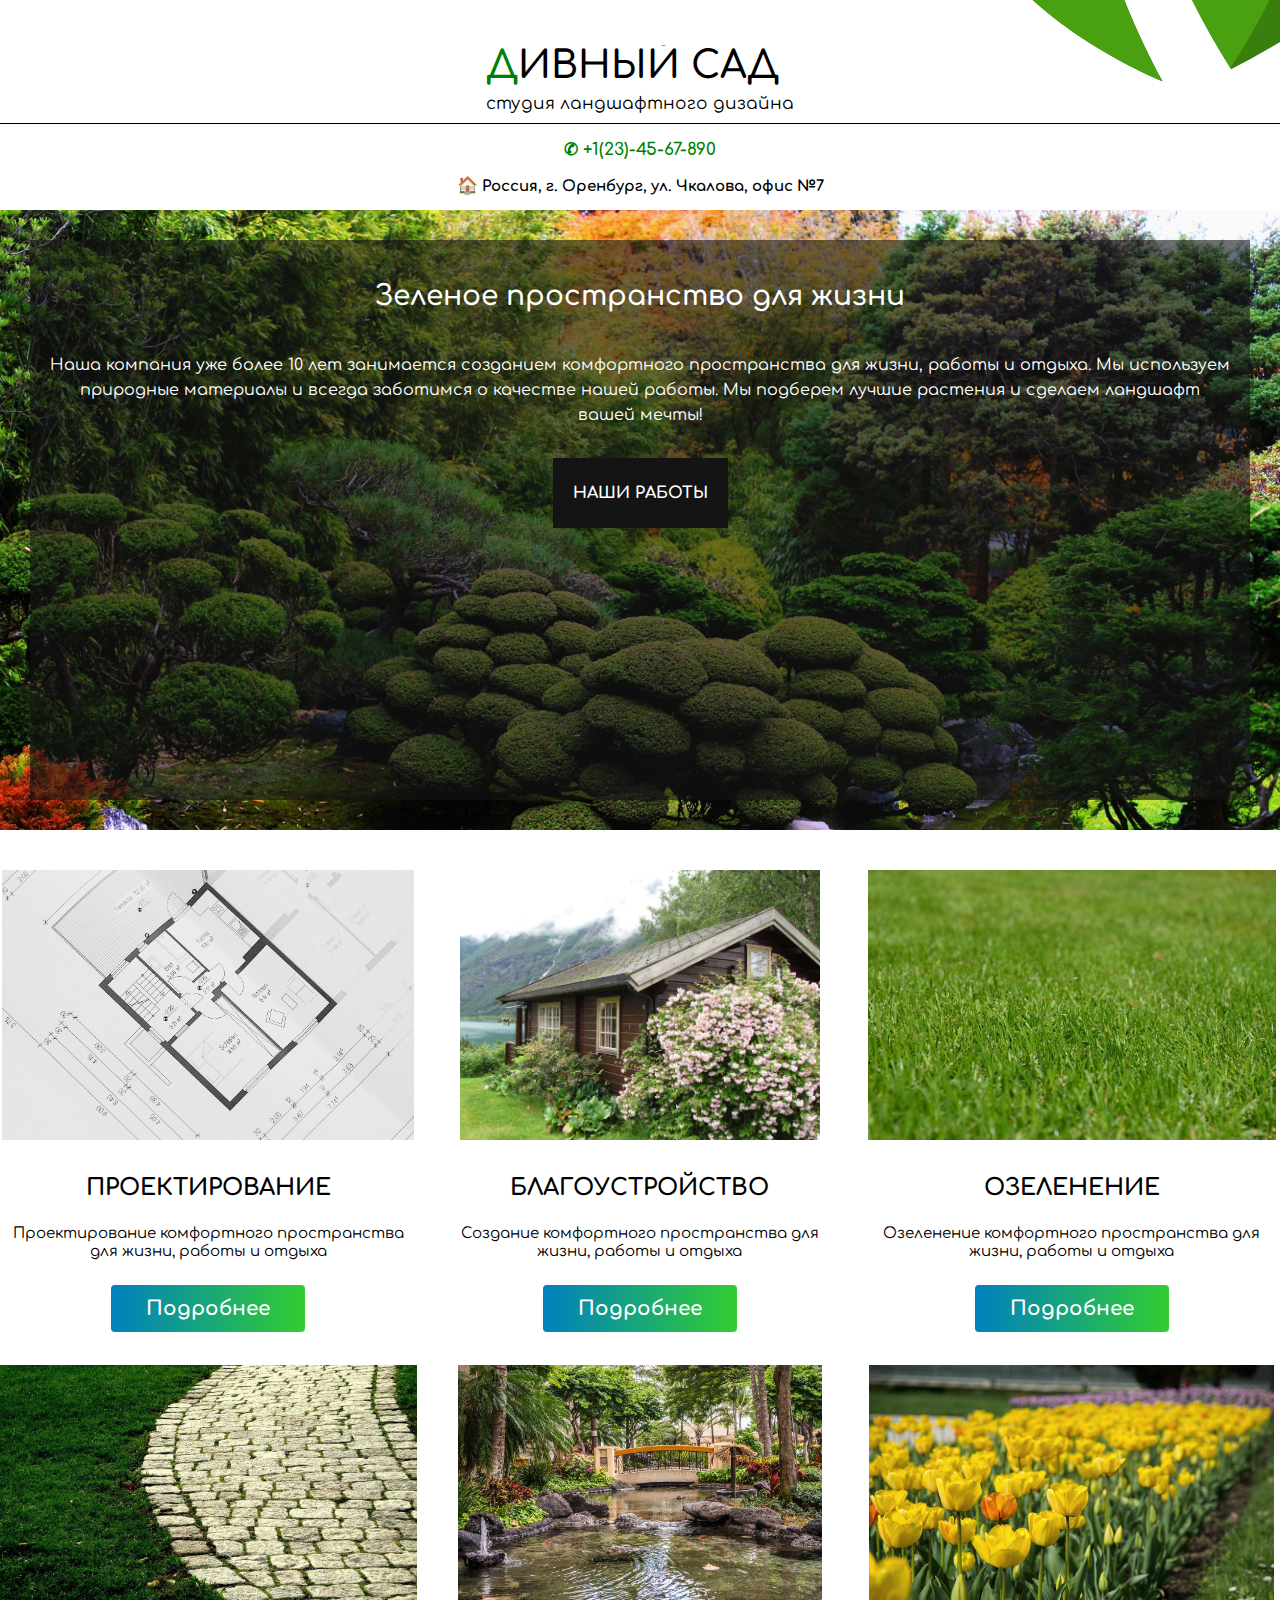
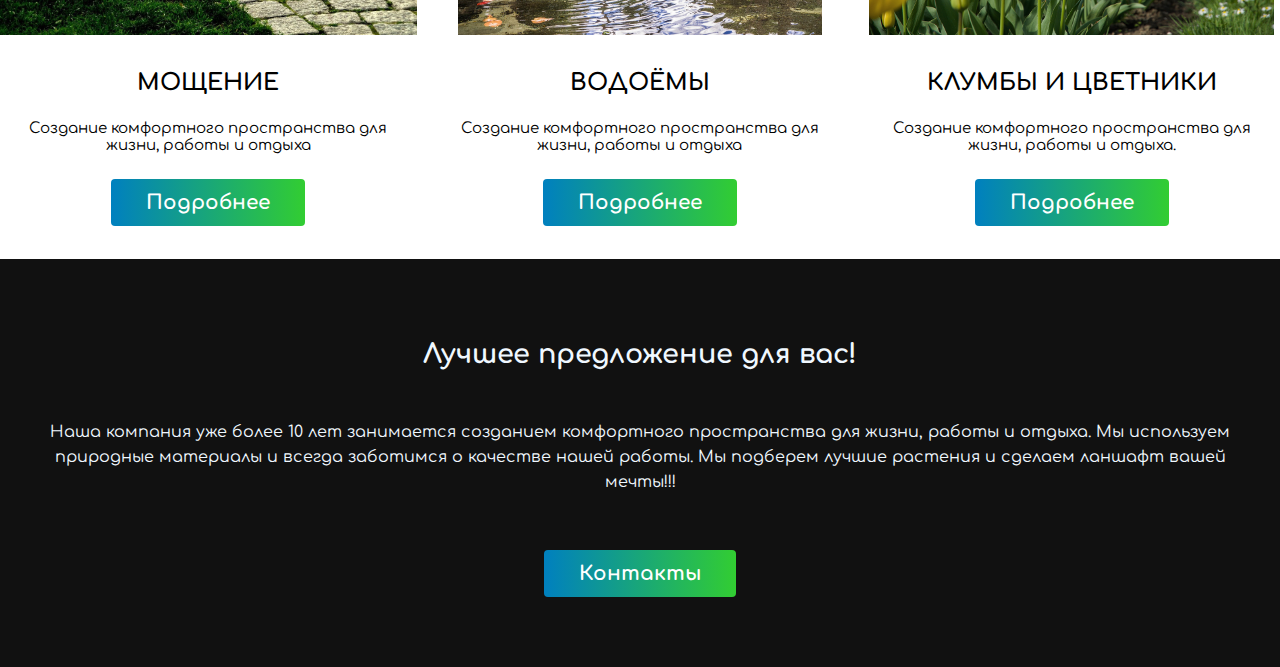
==== index.html @ b4afea13 "style: fix loop movie" ====
<!DOCTYPE html>

<html>
  <head>
    <meta charset="utf-8" />
    <meta name="viewport" content="width=device-width, initial-scale=1" />
    <link rel="stylesheet" href="./style.css" />
    <title>Дивный сад</title>
  </head>

  <body class="page">
    <header class="header">
      <div class="header__logo"></div>
      <div class="header__title-wrapper">
        <h1 class="header__title"><a href="#" class="header__logo-link">Д</a>ИВНЫЙ САД</h1>
        <p class="header__subtittle">студия ландшафтного дизайна</p>
      </div>
    </header>
    <main class="content">
      <section class="contacts">
        <p class="contacts__phone">
          <a href="#" class="contacts__link">&#9990; +1(23)-45-67-890</a>
        </p>
        <p class="contacts__adress">
          <a herf="#" class="contacts__link">&#127968;</a> Россия, г. Оренбург, ул. Чкалова, офис №7
        </p>
      </section>

      <section class="green-place">
        <video class="green-place__iframe-bg" preload="meta" autoplay muted loop background>
          <source src="./movies/FORUMHOUSE.mp4">
        </video>
        <div class="gree-place__overlay"></div>
        <div class="gree-place__wrapper">
          <h2 class="green-place__title">Зеленое пространство для жизни</h2>
          <p class="green-place__text">
            Наша компания уже более 10 лет занимается созданием комфортного пространства для жизни, работы и
            отдыха. Мы используем природные материалы и всегда заботимся о качестве нашей работы. Мы подберем
            лучшие растения и сделаем ландшафт вашей мечты!
          </p>
          <button class="green-place__button" type="button">НАШИ РАБОТЫ</button>
        </div>
      </section>

      <section class="services">
        <article class="card-service">
          <img class="card-service__img" src="./images/card-service-proj.jpg" />
          <h2 class="card-service__subtitle">Проектирование</h2>
          <p class="card-service__text">Проектирование комфортного пространства для жизни, работы и отдыха</p>
          <button class="btn btn_type_card-service" type="button">Подробнее</button>
        </article>
        <article class="card-service">
          <img class="card-service__img" src="./images/card-service-goodles.jpg" />
          <h2 class="card-service__subtitle">Благоустройство</h2>
          <p class="card-service__text">Создание комфортного пространства для жизни, работы и отдыха</p>
          <button class="btn btn_type_card-service" type="button">Подробнее</button>
        </article>
        <article class="card-service">
          <img class="card-service__img" src="./images/card-service-greening.jpg" />
          <h2 class="card-service__subtitle">Озеленение</h2>
          <p class="card-service__text">Озеленение комфортного пространства для жизни, работы и отдыха</p>
          <button class="btn btn_type_card-service" type="button">Подробнее</button>
        </article>
        <article class="card-service">
          <img class="card-service__img" src="./images/card-service-mojenie.jpg" />
          <h2 class="card-service__subtitle">Мощение</h2>
          <p class="card-service__text">Создание комфортного пространства для жизни, работы и отдыха</p>
          <button class="btn btn_type_card-service" type="button">Подробнее</button>
        </article>
        <article class="card-service">
          <img class="card-service__img" src="./images/card-service-water.jpg" />
          <h2 class="card-service__subtitle">Водоёмы</h2>
          <p class="card-service__text">Создание комфортного пространства для жизни, работы и отдыха</p>
          <button class="btn btn_type_card-service" type="button">Подробнее</button>
        </article>
        <article class="card-service">
          <img class="card-service__img" src="./images/card-service-flowers.jpg" />
          <h2 class="card-service__subtitle">Клумбы и цветники</h2>
          <p class="card-service__text">Создание комфортного пространства для жизни, работы и отдыха.</p>
          <button class="btn btn_type_card-service" type="button">Подробнее</button>
        </article>
      </section>
    </main>
    <footer class="footer">
      <h2 class="footer__subtitle">Лучшее предложение для вас!</h2>
      <p class="footer__text">
        Наша компания уже более 10 лет занимается созданием комфортного пространства для жизни, работы и
        отдыха. Мы используем природные материалы и всегда заботимся о качестве нашей работы. Мы подберем
        лучшие растения и сделаем ланшафт вашей мечты!!!
      </p>
      <button class="btn btn_type_footer" type="button">Контакты</button>
    </footer>
    <script src="./script.js" defer></script>
  </body>
</html>
---- style.css ----
@import url(./normalize.css);
@import url('https://fonts.googleapis.com/css2?family=Comfortaa:wght@400;700&family=Ubuntu+Mono:wght@400;700&display=swap');

.page {
  font-family: 'Comfortaa', cursive;
}
 
.header {
  position: relative;
  max-width: 1280px;
  margin: 0 auto 0 auto;
  padding-top: 35px;
  display: flex;
  justify-content: center;
  flex-wrap: wrap;
  border-bottom: 1px solid #000;
  overflow: hidden;
}

.header__logo {
  position: absolute;
  top: -750px;
  right: -265px;
  transform: rotate(325deg);
  background-image: url(./images/leaf-svgrepo-com.svg);
  height: 800px;
  width: 800px;
}

.header__logo-link {
  color: green;
}

.header__title {
  overflow: hidden;
  position: relative;
  z-index: 1;
  margin: 10px 0 0 0;
  font-weight: 600;
  font-size: 38px;
}

.header__subtittle {
  text-align: center;
  margin: 5px auto 10px auto;
  font-weight: 400;
  font-size: 17px;
}

.content {
  margin: 0 auto;
  max-width: 1280px;
}

.contacts {
  text-align: center;
  margin: 0;
}

.contacts__link {
  text-decoration: none;
  color: green;
  font-weight: 600;
  font-size: 17px;
}

.contacts__adress {
  font-size: 15px;
  font-weight: 700;
}

.green-place {
  background-image: url(./images/bi-green-place.jpg);
  color: #fff;
  min-height: 620px;
  background-size: cover;
  position: relative;
}

.green-place__iframe-bg {
  width: 100%;
  height: 100%;
  position: absolute;
  object-fit: cover;
}

.gree-place__wrapper {
  position: relative;
  box-sizing: border-box;
  padding-top: 50px;
  margin: 0 auto;
  width: calc(100% - 60px);
  height: calc(100% - 60px);
  z-index: 2;
  text-align: center;
}

.green-place__title {
  margin: 20px 0 40px 0;
  padding: 0;
  font-weight: 600;
  font-size: 28px;
  text-align: center;
}

.green-place__text {
  text-align: center;
  margin: 0 20px 30px 20px;
  line-height: 25px;
}

.green-place__button {
  box-sizing: border-box;
  padding: 20px;
  background-color: rgb(20, 20, 20);
  color: #fff;
  font-weight: 800;
  line-height: 30px;
  border: none;
}

.green-place__button:hover {
  cursor: pointer;
}

.gree-place__overlay {
  position: absolute;
  top: 0;
  left: 0;
  background-color: rgb(20, 20, 20);
  width: calc(100% - 60px);
  height: calc(100% - 60px);
  opacity: 0.6;
  margin: 30px 30px;
}

/* стили для services */
.services {
  margin-top: 40px;
}

.card-service {
  display: flex;
  flex-direction: column;
  justify-content: space-between;
  flex-wrap: wrap;
  align-items: center;
  text-align: center;
}

.card-service__img {
  max-width: calc(100%);
  margin: 0;
  object-fit: cover;
  object-position: center;
}

.card-service__subtitle {
  text-transform: uppercase;
  margin: 35px 0 25px 0;
  font-size: 23px;
  line-height: 25px;
  font-weight: 700;
}

.card-service__text {
  margin: 0 10px;
  font-size: 15px;
}

.btn {
  margin: 25px 0 33px 0;
  padding: 12px 35px;
  border: none;
  border-radius: 4px;
  background: linear-gradient(90deg, #0080bf, #32cd32);
  color: white;
  font-weight: 700;
  font-size: 20px;
}

/* Секция footer */

.footer {
  background-color: #111;
  color: aliceblue;
  text-align: center;
  margin: 0 auto;
}

.footer__subtitle {
  margin: 0 15px 50px 15px;
  padding-top: 80px;
  font-size: 27px;
}

.footer__text {
  font-size: 16px;
  margin: 0 20px 30px 20px;
  line-height: 25px;
}

.btn_type_footer {
  margin-bottom: 70px;
}

@media screen and (min-width: 1000px) {
  .services {
    display: grid;
    grid-template-columns: repeat(3, 1fr);
    column-gap: 15px;
  }

  .card-service__img {
    height: 270px;
  }
}
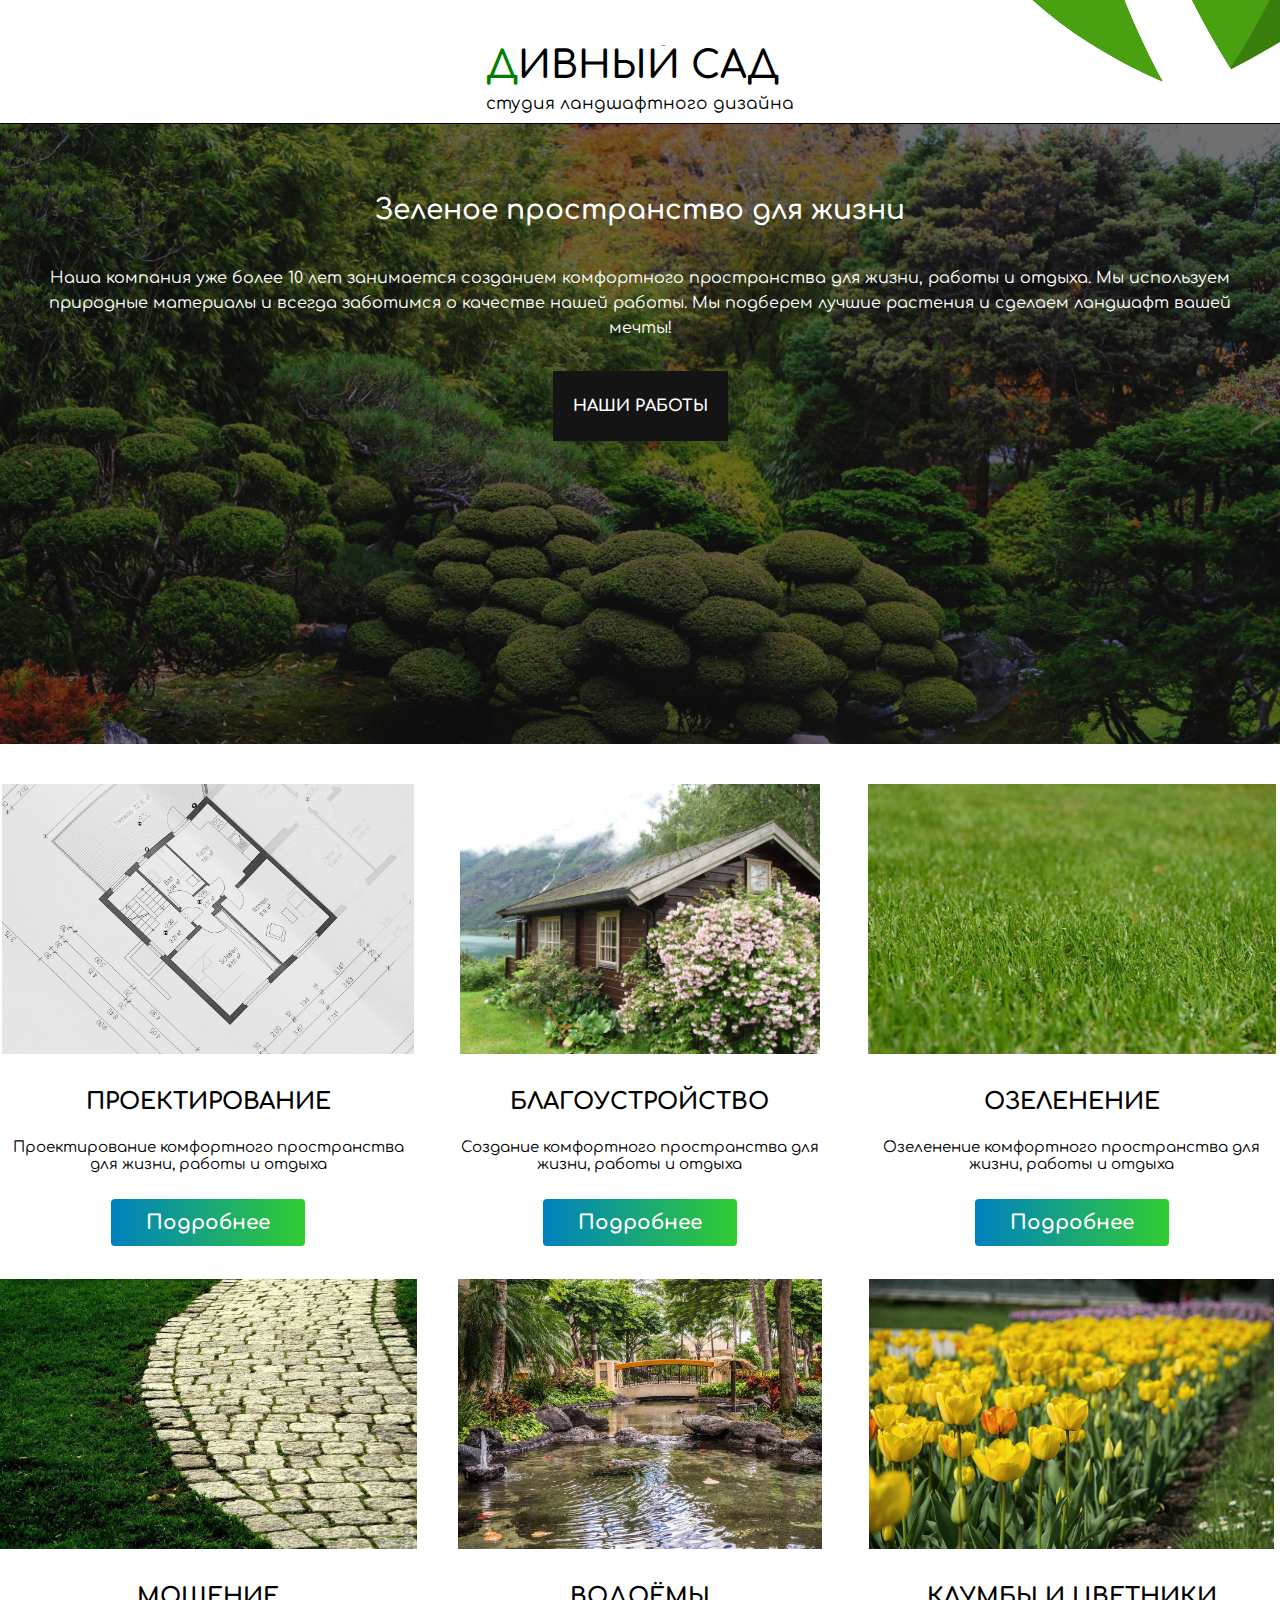
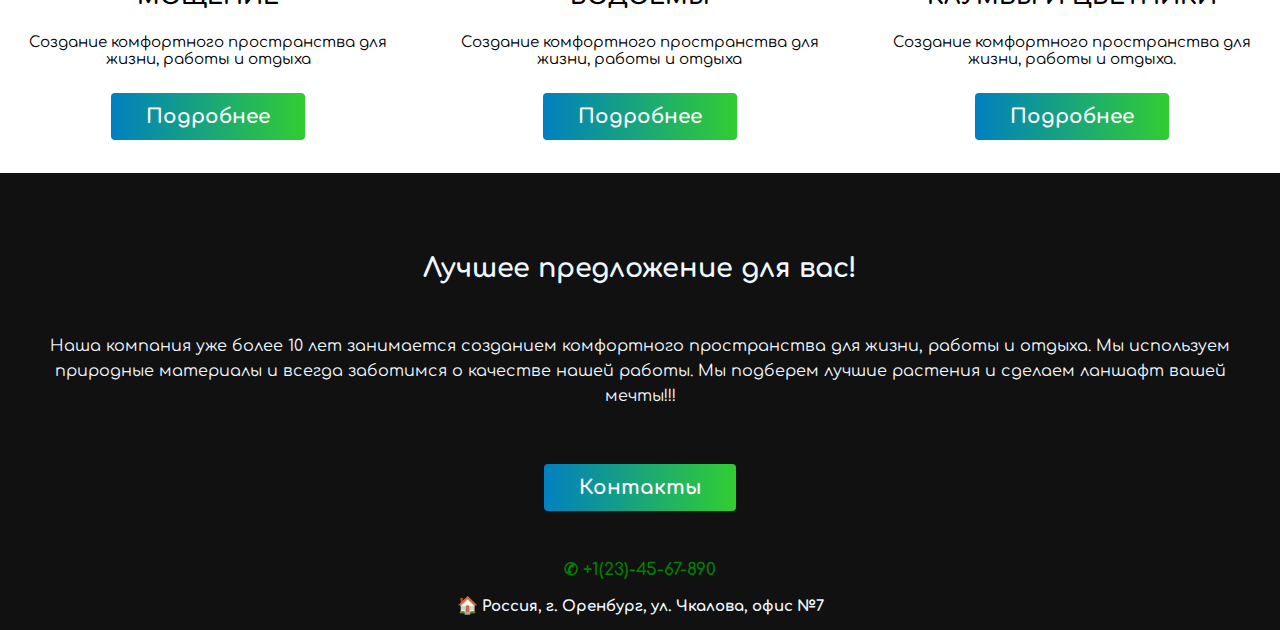
==== commit c4a9c4ec: "style перенести контакты в футер" ====
--- a/index.html
+++ b/index.html
@@ -17,17 +17,10 @@
       </div>
     </header>
     <main class="content">
-      <section class="contacts">
-        <p class="contacts__phone">
-          <a href="#" class="contacts__link">&#9990; +1(23)-45-67-890</a>
-        </p>
-        <p class="contacts__adress">
-          <a herf="#" class="contacts__link">&#127968;</a> Россия, г. Оренбург, ул. Чкалова, офис №7
-        </p>
-      </section>
+
 
       <section class="green-place">
-        <video class="green-place__iframe-bg" preload="meta" autoplay muted loop background>
+        <video class="green-place__iframe-bg" autoplay loop muted playsinline>
           <source src="./movies/FORUMHOUSE.mp4">
         </video>
         <div class="gree-place__overlay"></div>
@@ -89,6 +82,14 @@
         лучшие растения и сделаем ланшафт вашей мечты!!!
       </p>
       <button class="btn btn_type_footer" type="button">Контакты</button>
+      <section class="contacts">
+        <p class="contacts__phone">
+          <a href="#" class="contacts__link">&#9990; +1(23)-45-67-890</a>
+        </p>
+        <p class="contacts__adress">
+          <a herf="#" class="contacts__link">&#127968;</a> Россия, г. Оренбург, ул. Чкалова, офис №7
+        </p>
+      </section>
     </footer>
     <script src="./script.js" defer></script>
   </body>
--- a/style.css
+++ b/style.css
@@ -67,6 +67,9 @@
 .contacts__adress {
   font-size: 15px;
   font-weight: 700;
+  margin-bottom: 0;
+  margin-top: 10px;
+  padding-bottom: 15px;
 }
 
 .green-place {
@@ -89,8 +92,8 @@
   box-sizing: border-box;
   padding-top: 50px;
   margin: 0 auto;
-  width: calc(100% - 60px);
-  height: calc(100% - 60px);
+  width: calc(100% - 20px);
+  height: calc(100% - 20px);
   z-index: 2;
   text-align: center;
 }
@@ -128,10 +131,9 @@
   top: 0;
   left: 0;
   background-color: rgb(20, 20, 20);
-  width: calc(100% - 60px);
-  height: calc(100% - 60px);
+  width: 100%;
+  height: 100%;
   opacity: 0.6;
-  margin: 30px 30px;
 }
 
 /* стили для services */
@@ -200,9 +202,9 @@
   line-height: 25px;
 }
 
-.btn_type_footer {
+/* .btn_type_footer {
   margin-bottom: 70px;
-}
+} */
 
 @media screen and (min-width: 1000px) {
   .services {
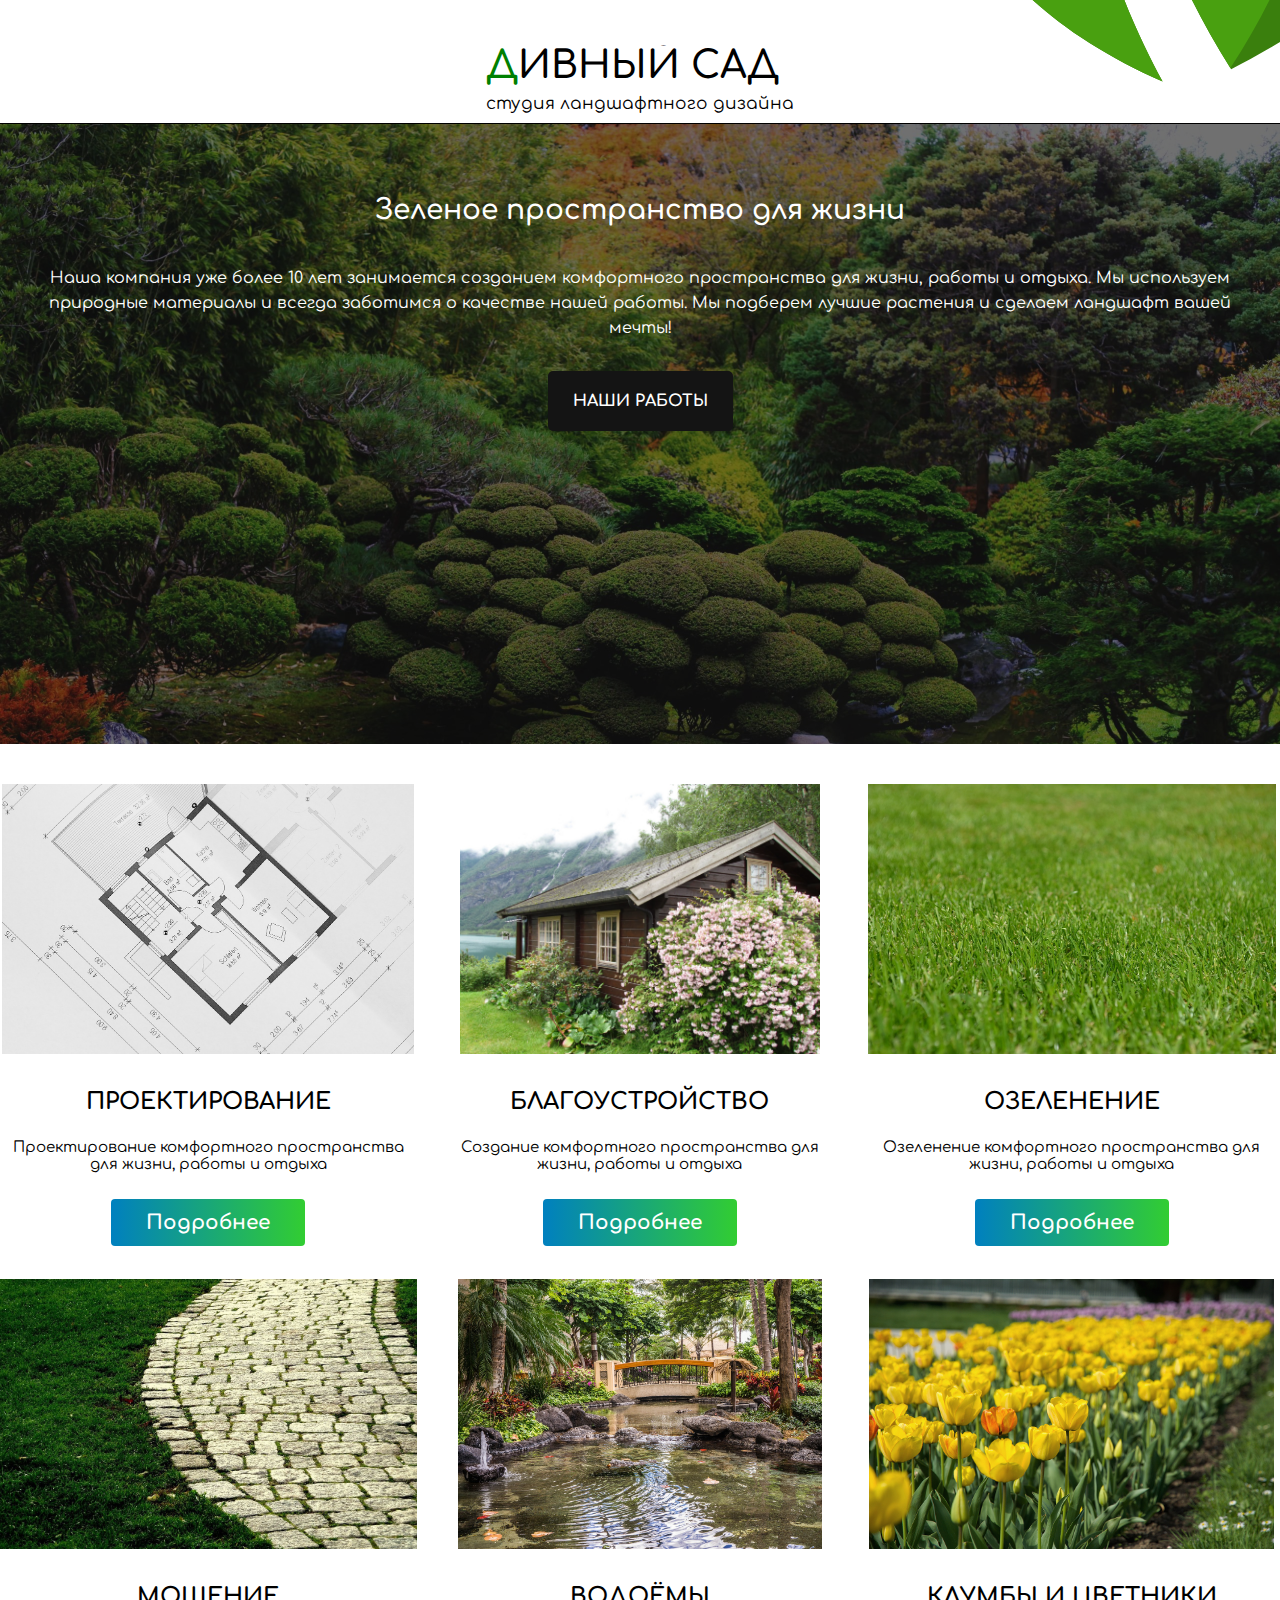
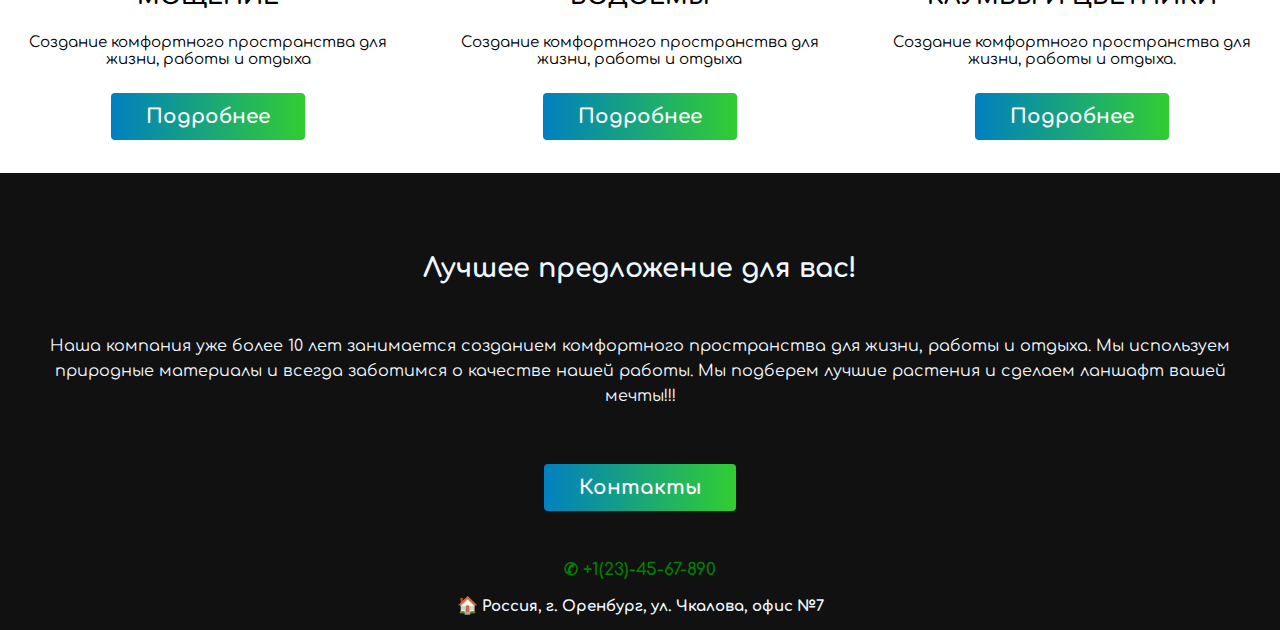
==== commit c8769d68: "style" ====
--- a/index.html
+++ b/index.html
@@ -17,11 +17,9 @@
       </div>
     </header>
     <main class="content">
-
-
       <section class="green-place">
         <video class="green-place__iframe-bg" autoplay loop muted playsinline>
-          <source src="./movies/FORUMHOUSE.mp4">
+          <source src="./movies/FORUMHOUSE.mp4" />
         </video>
         <div class="gree-place__overlay"></div>
         <div class="gree-place__wrapper">
--- a/style.css
+++ b/style.css
@@ -70,6 +70,8 @@
   margin-bottom: 0;
   margin-top: 10px;
   padding-bottom: 15px;
+  background-color: #111;
+  box-sizing: border-box;
 }
 
 .green-place {
@@ -114,12 +116,13 @@
 
 .green-place__button {
   box-sizing: border-box;
-  padding: 20px;
+  padding: 20px 25px 20px 25px;
   background-color: rgb(20, 20, 20);
   color: #fff;
   font-weight: 800;
-  line-height: 30px;
+  line-height: 20px;
   border: none;
+  border-radius: 5px;
 }
 
 .green-place__button:hover {
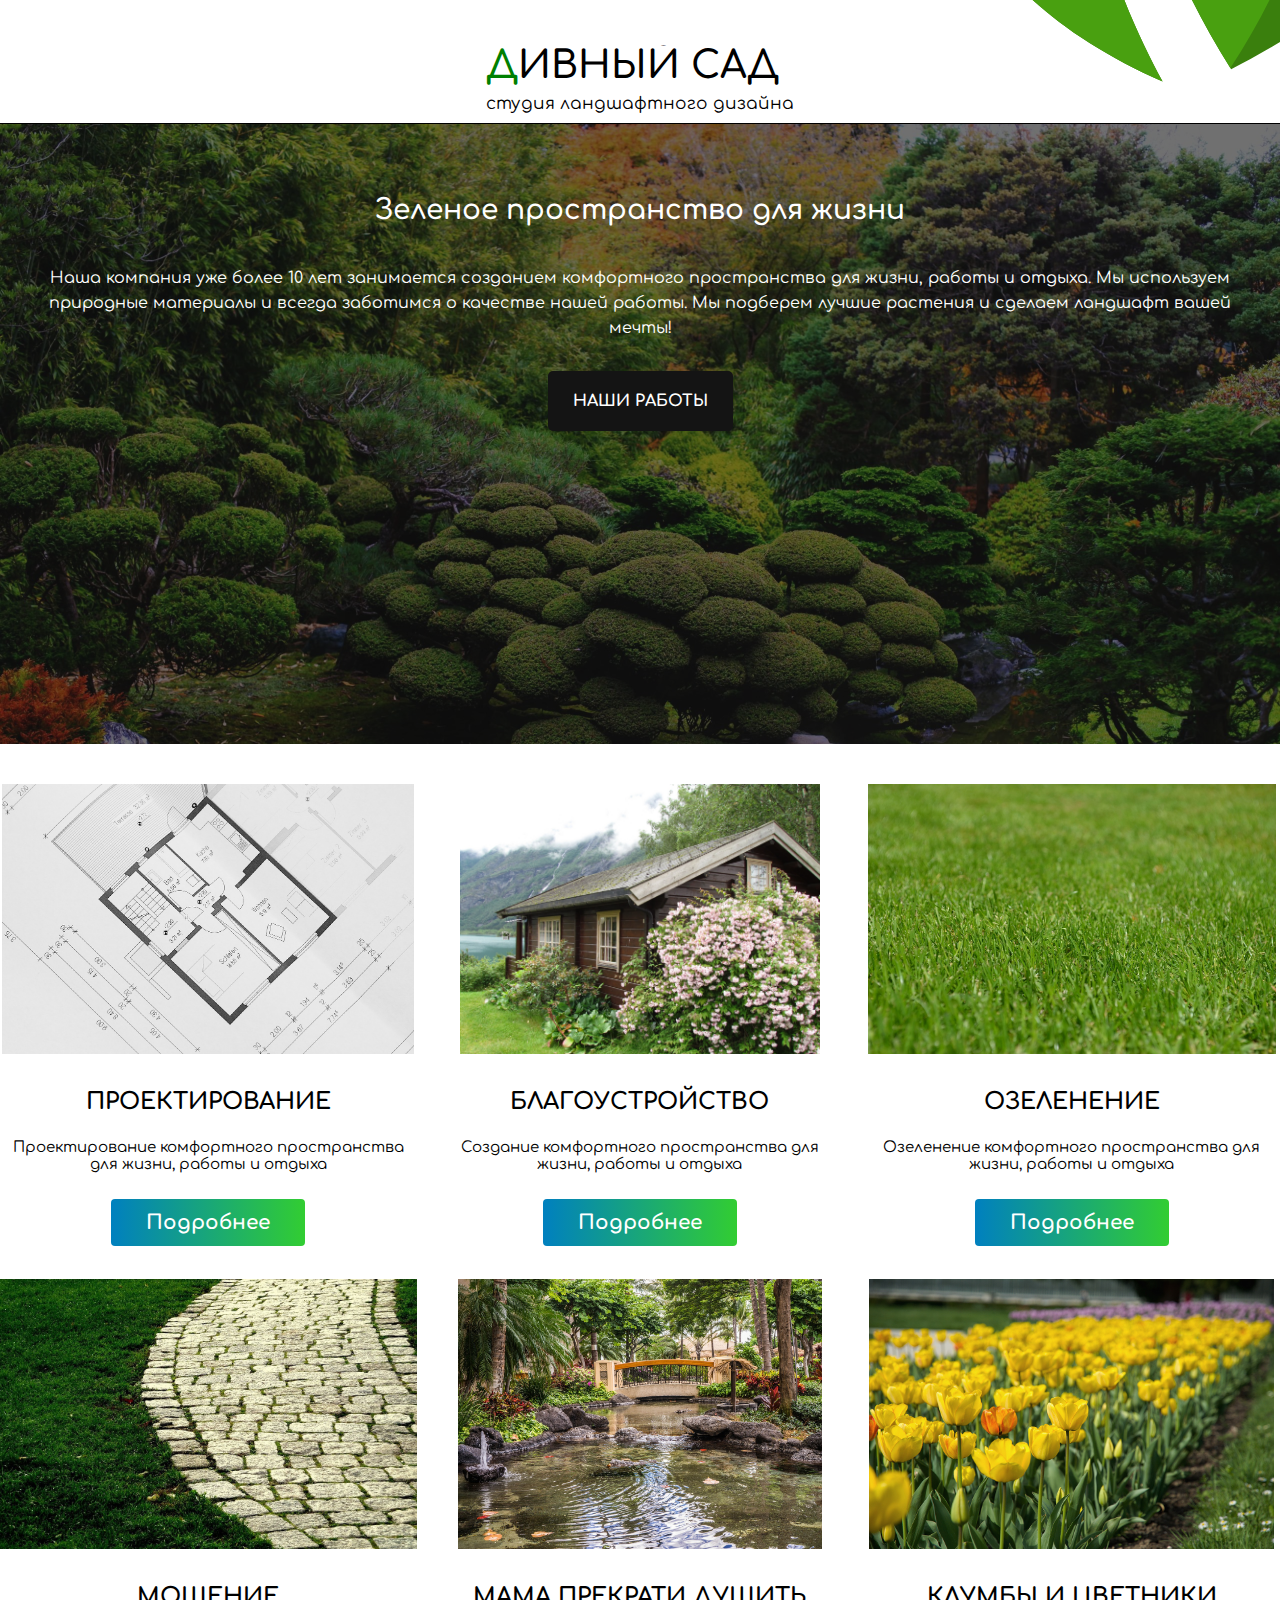
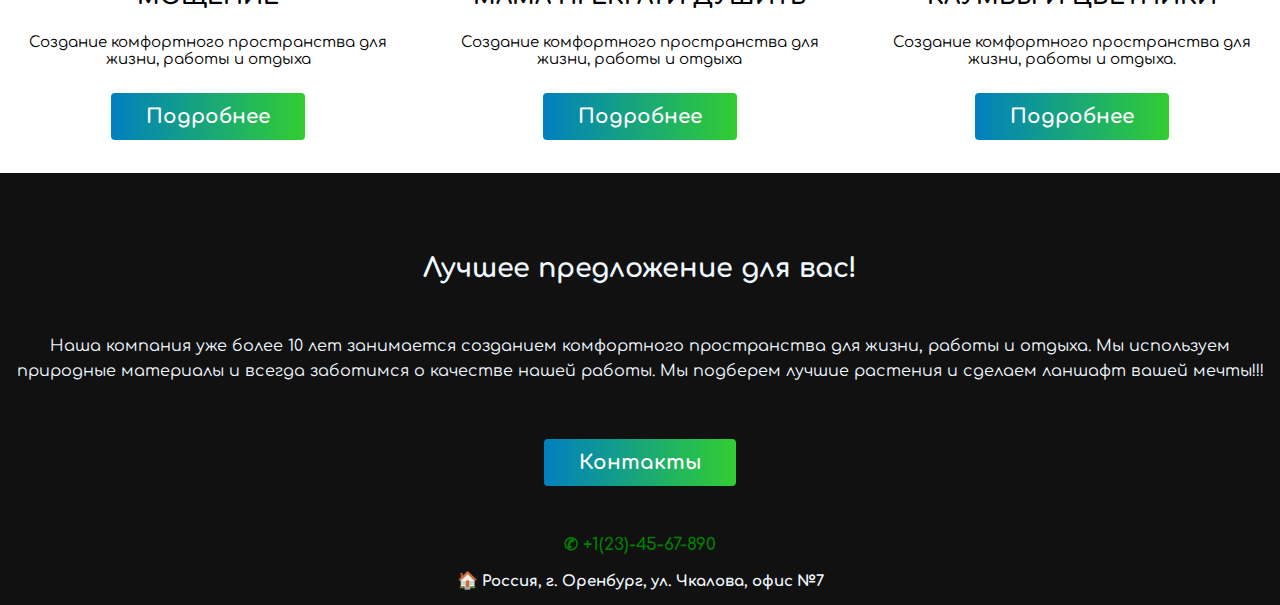
==== commit 61bacfdb: "upd" ====
--- a/index.html
+++ b/index.html
@@ -60,7 +60,7 @@
         </article>
         <article class="card-service">
           <img class="card-service__img" src="./images/card-service-water.jpg" />
-          <h2 class="card-service__subtitle">Водоёмы</h2>
+          <h2 class="card-service__subtitle">Мама прекрати душить</h2>
           <p class="card-service__text">Создание комфортного пространства для жизни, работы и отдыха</p>
           <button class="btn btn_type_card-service" type="button">Подробнее</button>
         </article>
--- a/style.css
+++ b/style.css
@@ -4,7 +4,7 @@
 .page {
   font-family: 'Comfortaa', cursive;
 }
- 
+
 .header {
   position: relative;
   max-width: 1280px;
@@ -200,8 +200,9 @@
 }
 
 .footer__text {
+  max-width: 1280px;
   font-size: 16px;
-  margin: 0 20px 30px 20px;
+  margin: 0 auto 30px auto;
   line-height: 25px;
 }
 
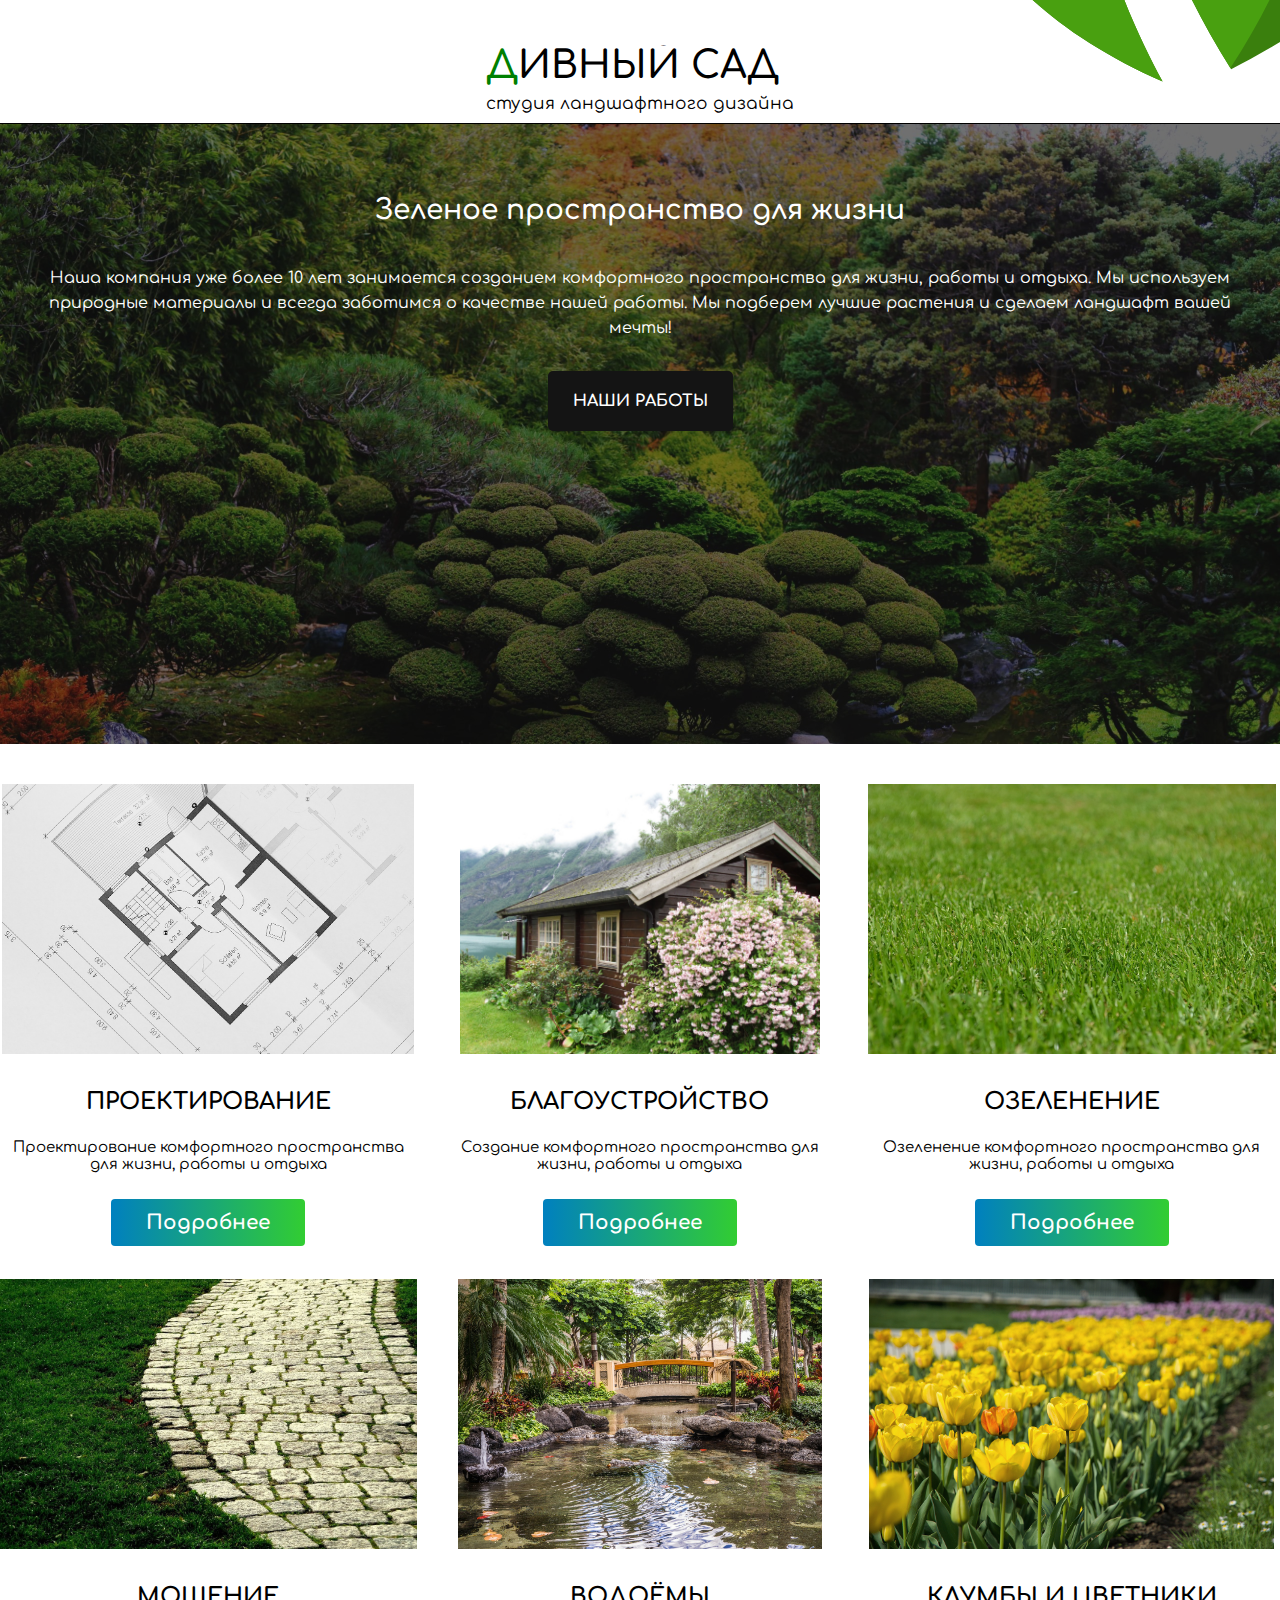
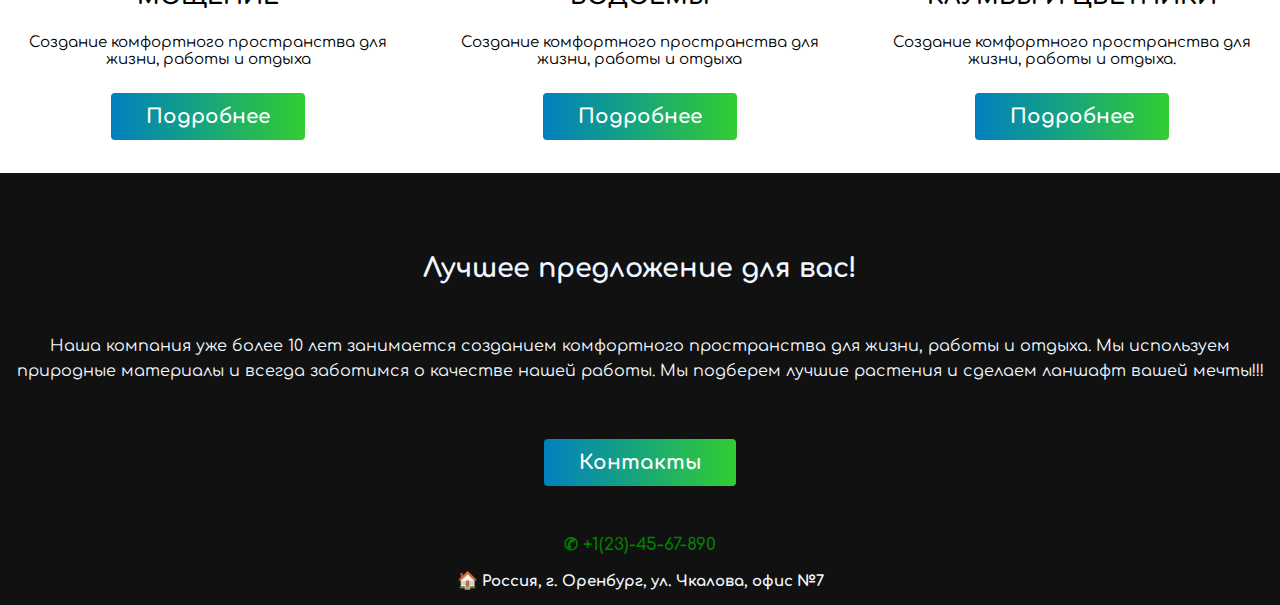
==== commit f140b6ed: "12" ====
--- a/index.html
+++ b/index.html
@@ -60,7 +60,7 @@
         </article>
         <article class="card-service">
           <img class="card-service__img" src="./images/card-service-water.jpg" />
-          <h2 class="card-service__subtitle">Мама прекрати душить</h2>
+          <h2 class="card-service__subtitle">Водоёмы</h2>
           <p class="card-service__text">Создание комфортного пространства для жизни, работы и отдыха</p>
           <button class="btn btn_type_card-service" type="button">Подробнее</button>
         </article>
